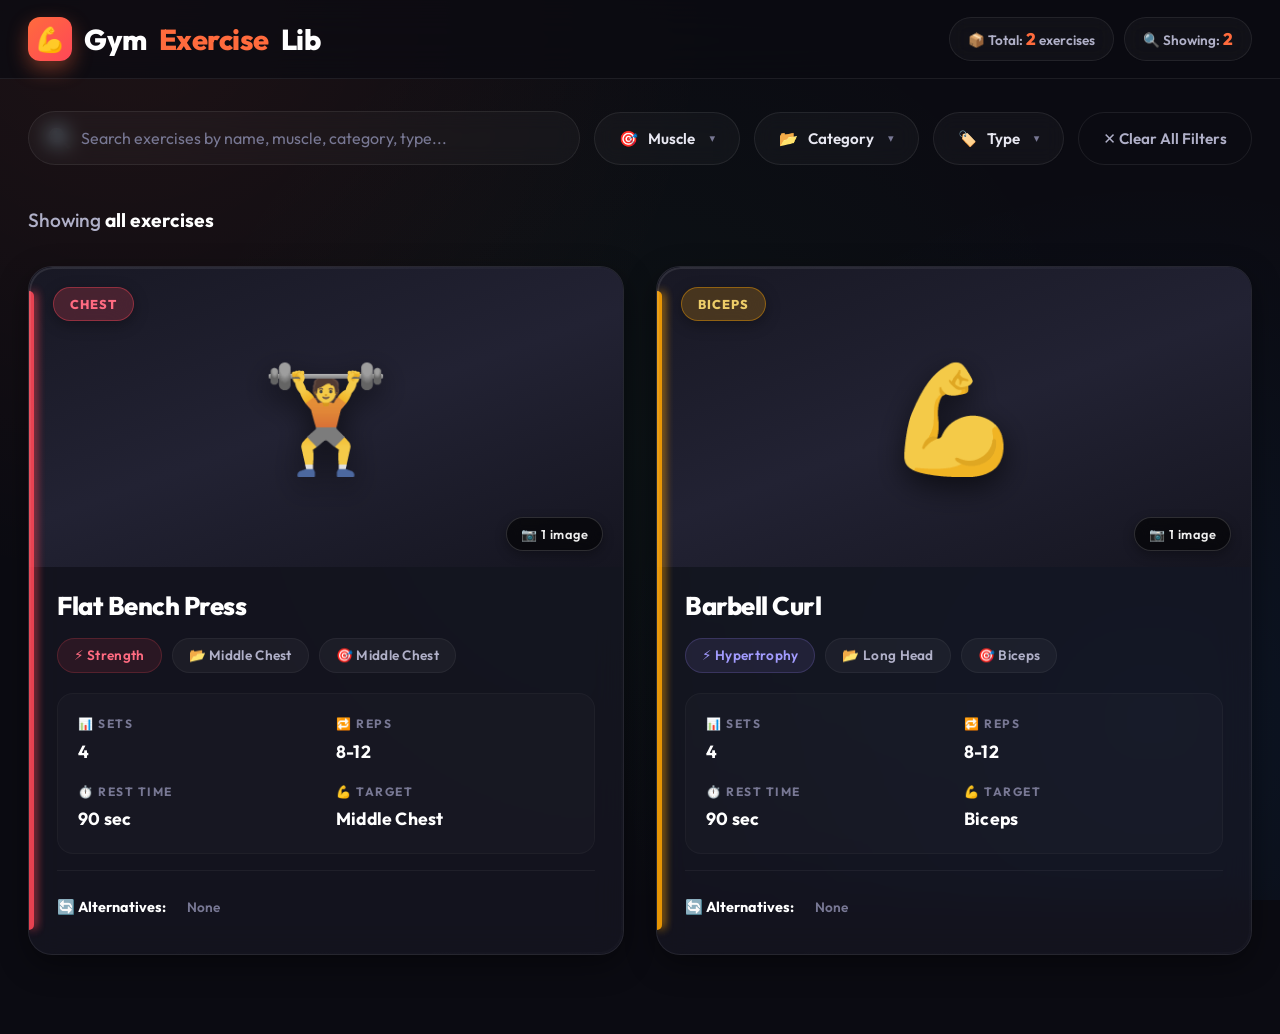
==== workout/index.html @ 59d36abb "workout work complete" ====
<!DOCTYPE html>
<html lang="en">
<head>
    <meta charset="UTF-8">
    <meta name="viewport" content="width=device-width, initial-scale=1.0">
    <title>🏋️ Gym Exercise Library | Smart Workout Guide</title>
    <link rel="stylesheet" href="style.css">
</head>
<body>

    <!-- HEADER -->
    <header class="header">
        <div class="header-inner">
            <div class="logo">
                <div class="logo-icon">💪</div>
                Gym<span style="color:var(--accent)">Exercise</span>Lib
            </div>
            <div class="header-stats">
                <div class="stat-pill">📦 Total: <span id="totalCount">0</span> exercises</div>
                <div class="stat-pill">🔍 Showing: <span id="filteredCount">0</span></div>
                <div class="filter-active-indicator" id="filterIndicator">⚡ Filters active</div>
            </div>
        </div>
    </header>

    <!-- FILTER BAR -->
    <div class="filter-bar" id="filterBar">
        <div class="search-box">
            <span class="search-icon">🔍</span>
            <input type="text" id="searchInput" placeholder="Search exercises by name, muscle, category, type...">
        </div>
        <div class="dropdown-wrapper" id="muscleDropdownWrapper">
            <button class="dropdown-btn" id="muscleDropdownBtn" onclick="toggleDropdown('muscle')">
                <span class="btn-icon">🎯</span> Muscle <span class="arrow">▾</span>
            </button>
            <div class="dropdown-menu" id="muscleDropdownMenu"></div>
        </div>
        <div class="dropdown-wrapper" id="categoryDropdownWrapper">
            <button class="dropdown-btn" id="categoryDropdownBtn" onclick="toggleDropdown('category')">
                <span class="btn-icon">📂</span> Category <span class="arrow">▾</span>
            </button>
            <div class="dropdown-menu" id="categoryDropdownMenu"></div>
        </div>
        <div class="dropdown-wrapper" id="typeDropdownWrapper">
            <button class="dropdown-btn" id="typeDropdownBtn" onclick="toggleDropdown('type')">
                <span class="btn-icon">🏷️</span> Type <span class="arrow">▾</span>
            </button>
            <div class="dropdown-menu" id="typeDropdownMenu"></div>
        </div>
        <button class="clear-filters" onclick="clearAllFilters()">✕ Clear All Filters</button>
    </div>

    <!-- MAIN CONTENT -->
    <div class="main-container">
        <div class="results-header">
            <div class="results-title" id="resultsTitle">Showing <strong>all exercises</strong></div>
        </div>
        <div class="cards-grid" id="cardsGrid"></div>
    </div>

    <script src="script.js"></script>
</body>
</html>
---- workout/style.css ----
@import url('https://fonts.googleapis.com/css2?family=Outfit:wght@300;400;500;600;700;800&display=swap');

:root {
    --bg: #0b0b12;
    --surface: #16161f;
    --surface2: #1e1e2b;
    --card-bg: rgba(26, 26, 39, 0.6);
    --border: rgba(255, 255, 255, 0.08);
    --border-light: rgba(255, 255, 255, 0.12);
    --text: #e8e8f2;
    --text2: #b0b0c8;
    --text3: #787894;
    --accent: #ff6b3d;
    --accent-glow: rgba(255, 107, 61, 0.35);
    --chest: #ff4757;
    --back: #1e90ff;
    --biceps: #ffa502;
    --triceps: #9c88ff;
    --shoulders: #2ed573;
    --legs: #ff7f50;
    --abs: #1dd1a1;
    --radius: 24px;
    --radius-sm: 16px;
    --radius-xs: 10px;
    --shadow-card: 0 10px 30px rgba(0, 0, 0, 0.4);
    --shadow-hover: 0 20px 40px rgba(0, 0, 0, 0.6), 0 0 20px var(--accent-glow);
    --transition: 0.4s cubic-bezier(0.175, 0.885, 0.32, 1.275);
    --transition-fast: 0.2s ease;
}

* {
    margin: 0;
    padding: 0;
    box-sizing: border-box;
}

body {
    font-family: 'Outfit', system-ui, -apple-system, sans-serif;
    background: var(--bg);
    color: var(--text);
    min-height: 100vh;
    line-height: 1.6;
    background-image: 
        radial-gradient(circle at 10% 0%, rgba(255, 107, 61, 0.08) 0%, transparent 40%),
        radial-gradient(circle at 90% 80%, rgba(30, 144, 255, 0.08) 0%, transparent 40%),
        radial-gradient(circle at 50% 50%, rgba(46, 213, 115, 0.04) 0%, transparent 60%);
    background-attachment: fixed;
    -webkit-font-smoothing: antialiased;
    overflow-x: hidden;
}

::-webkit-scrollbar {
    width: 6px;
}
::-webkit-scrollbar-track {
    background: transparent;
}
::-webkit-scrollbar-thumb {
    background: rgba(255, 255, 255, 0.1);
    border-radius: 10px;
}
::-webkit-scrollbar-thumb:hover {
    background: rgba(255, 255, 255, 0.2);
}

.header {
    position: sticky;
    top: 0;
    z-index: 100;
    background: rgba(11, 11, 18, 0.75);
    backdrop-filter: blur(20px);
    -webkit-backdrop-filter: blur(20px);
    border-bottom: 1px solid var(--border);
    padding: 0 28px;
    transition: var(--transition-fast);
}
.header-inner {
    max-width: 1500px;
    margin: 0 auto;
    display: flex;
    align-items: center;
    justify-content: space-between;
    flex-wrap: wrap;
    gap: 16px;
    padding: 16px 0;
}
.logo {
    display: flex;
    align-items: center;
    gap: 12px;
    font-size: 1.8rem;
    font-weight: 800;
    letter-spacing: -0.5px;
    color: #fff;
    user-select: none;
    cursor: pointer;
    transition: transform 0.3s ease;
}
.logo:hover {
    transform: scale(1.02);
}
.logo-icon {
    width: 44px;
    height: 44px;
    background: linear-gradient(135deg, #ff6b3d, #ff4757);
    border-radius: 12px;
    display: flex;
    align-items: center;
    justify-content: center;
    font-size: 1.5rem;
    box-shadow: 0 8px 20px rgba(255, 107, 61, 0.4);
    transition: transform 0.4s cubic-bezier(0.175, 0.885, 0.32, 1.275);
}
.logo:hover .logo-icon {
    transform: rotate(10deg) scale(1.1);
}
.header-stats {
    display: flex;
    gap: 10px;
    align-items: center;
    flex-wrap: wrap;
}
.stat-pill {
    font-size: 0.85rem;
    color: var(--text2);
    background: rgba(255, 255, 255, 0.03);
    padding: 8px 18px;
    border-radius: 30px;
    font-weight: 600;
    border: 1px solid var(--border);
    white-space: nowrap;
    backdrop-filter: blur(10px);
    transition: var(--transition-fast);
}
.stat-pill:hover {
    background: rgba(255, 255, 255, 0.08);
    border-color: rgba(255, 255, 255, 0.2);
}
.stat-pill span {
    color: var(--accent);
    font-weight: 800;
    font-size: 1.05rem;
}
.filter-active-indicator {
    display: none;
    font-size: 0.8rem;
    color: #ffd32a;
    background: rgba(255, 211, 42, 0.1);
    border: 1px solid rgba(255, 211, 42, 0.3);
    padding: 8px 16px;
    border-radius: 30px;
    font-weight: 600;
    animation: pulseGlow 2s infinite;
}
.filter-active-indicator.visible {
    display: block;
    animation: popIn 0.3s cubic-bezier(0.175, 0.885, 0.32, 1.275) forwards;
}

@keyframes pulseGlow {
    0%, 100% { box-shadow: 0 0 10px rgba(255, 211, 42, 0.2); }
    50% { box-shadow: 0 0 20px rgba(255, 211, 42, 0.5); }
}

@keyframes popIn {
    0% { transform: scale(0.8); opacity: 0; }
    100% { transform: scale(1); opacity: 1; }
}

/* FILTER BAR */
.filter-bar {
    max-width: 1500px;
    margin: 32px auto 0;
    padding: 0 28px;
    display: flex;
    flex-wrap: wrap;
    gap: 14px;
    align-items: center;
}
.search-box {
    flex: 1;
    min-width: 280px;
    position: relative;
    group: search;
}
.search-box input {
    width: 100%;
    padding: 16px 20px 16px 52px;
    background: rgba(255, 255, 255, 0.03);
    border: 1px solid var(--border);
    border-radius: 50px;
    color: var(--text);
    font-size: 1rem;
    outline: none;
    transition: all 0.3s ease;
    font-family: inherit;
    font-weight: 500;
    backdrop-filter: blur(10px);
}
.search-box input::placeholder {
    color: var(--text3);
    font-weight: 400;
}
.search-box input:focus {
    border-color: var(--accent);
    background: rgba(255, 255, 255, 0.06);
    box-shadow: 0 0 0 4px var(--accent-glow);
}
.search-box .search-icon {
    position: absolute;
    left: 20px;
    top: 50%;
    transform: translateY(-50%);
    font-size: 1.2rem;
    color: var(--text3);
    pointer-events: none;
    transition: var(--transition);
}
.search-box input:focus ~ .search-icon {
    color: var(--accent);
    transform: translateY(-50%) scale(1.1);
}

.dropdown-wrapper {
    position: relative;
    z-index: 10;
}
.dropdown-btn {
    padding: 16px 24px;
    background: rgba(255, 255, 255, 0.03);
    border: 1px solid var(--border);
    border-radius: 50px;
    color: var(--text);
    font-size: 0.95rem;
    cursor: pointer;
    font-weight: 600;
    display: flex;
    align-items: center;
    gap: 10px;
    transition: all 0.3s ease;
    white-space: nowrap;
    font-family: inherit;
    user-select: none;
    backdrop-filter: blur(10px);
}
.dropdown-btn:hover {
    background: rgba(255, 255, 255, 0.08);
    border-color: rgba(255, 255, 255, 0.2);
    transform: translateY(-2px);
}
.dropdown-btn:active {
    transform: translateY(1px);
}
.dropdown-btn.active-filter {
    border-color: var(--accent) !important;
    background: rgba(255, 107, 61, 0.1) !important;
    box-shadow: 0 0 0 4px rgba(255, 107, 61, 0.15);
    color: #fff;
}
.dropdown-btn .arrow {
    font-size: 0.7rem;
    transition: transform 0.4s cubic-bezier(0.175, 0.885, 0.32, 1.275);
    color: var(--text3);
    margin-left: 4px;
}
.dropdown-btn.open-dropdown .arrow {
    transform: rotate(180deg);
    color: var(--accent);
}
.dropdown-menu {
    position: absolute;
    top: calc(100% + 12px);
    left: 0;
    min-width: 240px;
    background: rgba(24, 24, 36, 0.95);
    backdrop-filter: blur(20px);
    -webkit-backdrop-filter: blur(20px);
    border: 1px solid var(--border-light);
    border-radius: var(--radius-sm);
    padding: 10px;
    box-shadow: 0 20px 50px rgba(0, 0, 0, 0.6);
    opacity: 0;
    visibility: hidden;
    transform: translateY(-15px) scale(0.95);
    transform-origin: top left;
    transition: all 0.3s cubic-bezier(0.175, 0.885, 0.32, 1.275);
    z-index: 60;
    max-height: 400px;
    overflow-y: auto;
}
.dropdown-menu.show {
    opacity: 1;
    visibility: visible;
    transform: translateY(0) scale(1);
}
.dropdown-menu .option {
    padding: 12px 18px;
    cursor: pointer;
    border-radius: 12px;
    font-size: 0.95rem;
    font-weight: 500;
    transition: var(--transition-fast);
    color: var(--text2);
    display: flex;
    align-items: center;
    gap: 12px;
}
.dropdown-menu .option:hover {
    background: rgba(255, 255, 255, 0.08);
    color: #fff;
    transform: translateX(4px);
}
.dropdown-menu .option.selected-option {
    background: rgba(255, 107, 61, 0.15);
    color: var(--accent);
    font-weight: 700;
}
.dropdown-menu .option.option-all {
    font-weight: 600;
    color: var(--text);
    border-bottom: 1px solid var(--border);
    margin-bottom: 6px;
    padding-bottom: 14px;
}
.dot {
    width: 12px;
    height: 12px;
    border-radius: 50%;
    display: inline-block;
    flex-shrink: 0;
}
.clear-filters {
    padding: 16px 24px;
    background: transparent;
    border: 1px solid var(--border);
    border-radius: 50px;
    color: var(--text2);
    cursor: pointer;
    font-size: 0.95rem;
    font-weight: 600;
    transition: all 0.3s ease;
    white-space: nowrap;
    font-family: inherit;
}
.clear-filters:hover {
    border-color: #ff4757;
    color: #ff4757;
    background: rgba(255, 71, 87, 0.08);
    transform: translateY(-2px);
}
.clear-filters:active {
    transform: translateY(1px);
}

/* MAIN CONTENT */
.main-container {
    max-width: 1500px;
    margin: 0 auto;
    padding: 40px 28px 80px;
}
.results-header {
    display: flex;
    justify-content: space-between;
    align-items: center;
    margin-bottom: 30px;
    flex-wrap: wrap;
    gap: 12px;
}
.results-title {
    font-size: 1.2rem;
    font-weight: 500;
    color: var(--text2);
}
.results-title strong {
    color: #fff;
    font-weight: 700;
}

/* CARDS GRID */
.cards-grid {
    display: grid;
    grid-template-columns: repeat(auto-fill, minmax(420px, 1fr));
    gap: 32px;
}
@media (min-width: 1600px) {
    .cards-grid {
        grid-template-columns: repeat(3, 1fr);
    }
}
@media (max-width: 1200px) {
    .cards-grid {
        grid-template-columns: repeat(auto-fill, minmax(380px, 1fr));
        gap: 24px;
    }
}
@media (max-width: 900px) {
    .cards-grid {
        grid-template-columns: repeat(auto-fill, minmax(320px, 1fr));
        gap: 24px;
    }
    .filter-bar {
        display: grid;
        grid-template-columns: 1fr 1fr;
    }
    .search-box, .clear-filters {
        grid-column: 1 / -1;
    }
    .dropdown-wrapper {
        width: 100%;
    }
    .dropdown-btn {
        width: 100%;
        justify-content: space-between;
    }
    .dropdown-menu {
        width: 100%;
    }
}
@media (max-width: 600px) {
    .cards-grid {
        grid-template-columns: 1fr;
    }
    .filter-bar {
        grid-template-columns: 1fr;
    }
    .header {
        padding: 0 16px;
    }
    .main-container {
        padding: 24px 16px 60px;
    }
    .filter-bar {
        padding: 0 16px;
    }
    .card-img-section {
        height: 240px !important;
    }
}

.no-results {
    text-align: center;
    padding: 100px 20px;
    color: var(--text3);
    font-size: 1.2rem;
    grid-column: 1 / -1;
    background: rgba(255, 255, 255, 0.02);
    border-radius: var(--radius);
    border: 1px dashed var(--border);
    animation: fadeIn 0.5s ease;
}
.no-results .icon {
    font-size: 4rem;
    display: block;
    margin-bottom: 20px;
    animation: float 3s ease-in-out infinite;
}

@keyframes float {
    0%, 100% { transform: translateY(0); }
    50% { transform: translateY(-10px); }
}

/* EXERCISE CARD */
.exercise-card {
    background: var(--card-bg);
    backdrop-filter: blur(16px);
    -webkit-backdrop-filter: blur(16px);
    border: 1px solid var(--border);
    border-radius: var(--radius);
    overflow: hidden;
    transition: var(--transition);
    box-shadow: var(--shadow-card);
    position: relative;
    display: flex;
    flex-direction: column;
}
.exercise-card::before {
    content: '';
    position: absolute;
    inset: 0;
    border-radius: var(--radius);
    padding: 2px;
    background: linear-gradient(135deg, rgba(255,255,255,0.1), transparent 50%, rgba(255,255,255,0.02));
    -webkit-mask: linear-gradient(#fff 0 0) content-box, linear-gradient(#fff 0 0);
    -webkit-mask-composite: xor;
    mask-composite: exclude;
    pointer-events: none;
    z-index: 10;
}
.exercise-card:hover {
    transform: translateY(-10px) scale(1.01);
    box-shadow: var(--shadow-hover);
    border-color: transparent;
}
.exercise-card:hover::before {
    background: linear-gradient(135deg, var(--accent), transparent 50%, var(--biceps));
}

.card-accent-line {
    position: absolute;
    left: 0;
    top: 24px;
    bottom: 24px;
    width: 5px;
    border-radius: 0 5px 5px 0;
    z-index: 3;
    opacity: 0.9;
    box-shadow: 2px 0 10px currentColor;
}
.accent-chest { background: var(--chest); color: var(--chest); }
.accent-back { background: var(--back); color: var(--back); }
.accent-biceps { background: var(--biceps); color: var(--biceps); }
.accent-triceps { background: var(--triceps); color: var(--triceps); }
.accent-shoulders { background: var(--shoulders); color: var(--shoulders); }
.accent-legs { background: var(--legs); color: var(--legs); }
.accent-abs { background: var(--abs); color: var(--abs); }

.card-img-section {
    position: relative;
    height: 300px;
    background: var(--surface2);
    overflow: hidden;
    display: flex;
    align-items: center;
    justify-content: center;
    z-index: 1;
}
.image-slider {
    display: flex;
    width: 100%;
    height: 100%;
    overflow-x: auto;
    scroll-snap-type: x mandatory;
    scrollbar-width: none;
    position: absolute;
    top: 0;
    left: 0;
    z-index: 2;
    scroll-behavior: smooth;
}
.image-slider::-webkit-scrollbar {
    display: none;
}
.slide-image {
    min-width: 100%;
    height: 100%;
    object-fit: cover;
    scroll-snap-align: start;
    transition: transform 0.6s cubic-bezier(0.175, 0.885, 0.32, 1.275);
}
.exercise-card:hover .slide-image {
    transform: scale(1.06);
}

.card-img-section .img-placeholder {
    width: 100%;
    height: 100%;
    display: flex;
    flex-direction: column;
    align-items: center;
    justify-content: center;
    gap: 8px;
    background: linear-gradient(160deg, #181824 0%, #222233 50%, #151520 100%);
    color: #444460;
    user-select: none;
    position: relative;
}
.img-placeholder .muscle-emoji {
    font-size: 6.5rem;
    filter: grayscale(0.2);
    transition: all 0.5s cubic-bezier(0.175, 0.885, 0.32, 1.275);
    position: relative;
    z-index: 2;
    text-shadow: 0 10px 30px rgba(0, 0, 0, 0.6);
}
.exercise-card:hover .muscle-emoji {
    transform: scale(1.15) rotate(5deg);
    filter: grayscale(0);
}

.card-img-section .image-count-badge {
    position: absolute;
    bottom: 16px;
    right: 20px;
    background: rgba(0, 0, 0, 0.6);
    color: #eee;
    padding: 6px 14px;
    border-radius: 20px;
    font-size: 0.8rem;
    font-weight: 600;
    z-index: 3;
    backdrop-filter: blur(8px);
    -webkit-backdrop-filter: blur(8px);
    letter-spacing: 0.5px;
    border: 1px solid rgba(255, 255, 255, 0.15);
    box-shadow: 0 4px 12px rgba(0,0,0,0.3);
}
.card-img-section .muscle-badge-top {
    position: absolute;
    top: 20px;
    left: 24px;
    padding: 6px 16px;
    border-radius: 30px;
    font-size: 0.8rem;
    font-weight: 800;
    letter-spacing: 1px;
    text-transform: uppercase;
    z-index: 3;
    backdrop-filter: blur(12px);
    -webkit-backdrop-filter: blur(12px);
    box-shadow: 0 4px 15px rgba(0,0,0,0.3);
    transition: all 0.3s ease;
}
.exercise-card:hover .muscle-badge-top {
    transform: translateY(-3px);
}

.badge-chest { background: rgba(255, 71, 87, 0.2); color: #ff6b81; border: 1px solid rgba(255, 71, 87, 0.4); }
.badge-back { background: rgba(30, 144, 255, 0.2); color: #70a1ff; border: 1px solid rgba(30, 144, 255, 0.4); }
.badge-biceps { background: rgba(255, 165, 2, 0.2); color: #eccc68; border: 1px solid rgba(255, 165, 2, 0.4); }
.badge-triceps { background: rgba(156, 136, 255, 0.2); color: #a29bfe; border: 1px solid rgba(156, 136, 255, 0.4); }
.badge-shoulders { background: rgba(46, 213, 115, 0.2); color: #7bed9f; border: 1px solid rgba(46, 213, 115, 0.4); }
.badge-legs { background: rgba(255, 127, 80, 0.2); color: #ffdb58; border: 1px solid rgba(255, 127, 80, 0.4); }
.badge-abs { background: rgba(29, 209, 161, 0.2); color: #55efc4; border: 1px solid rgba(29, 209, 161, 0.4); }

.card-dots-nav {
    display: flex;
    gap: 6px;
    position: absolute;
    bottom: 16px;
    left: 50%;
    transform: translateX(-50%);
    z-index: 3;
    background: rgba(0,0,0,0.3);
    padding: 6px 10px;
    border-radius: 20px;
    backdrop-filter: blur(4px);
}
.card-dots-nav .dot-nav {
    width: 8px;
    height: 8px;
    border-radius: 50%;
    background: rgba(255, 255, 255, 0.3);
    transition: all 0.3s cubic-bezier(0.175, 0.885, 0.32, 1.275);
}
.card-dots-nav .dot-nav.active-dot {
    background: #fff;
    width: 24px;
    border-radius: 10px;
    box-shadow: 0 0 10px rgba(255, 255, 255, 0.8);
}

.card-body {
    padding: 24px 28px 30px;
    flex: 1;
    display: flex;
    flex-direction: column;
    gap: 16px;
    position: relative;
    z-index: 1;
}
.exercise-name {
    font-size: 1.6rem;
    font-weight: 800;
    color: #fff;
    letter-spacing: -0.5px;
    line-height: 1.2;
}
.meta-row {
    display: flex;
    flex-wrap: wrap;
    gap: 10px;
    align-items: center;
}
.tag {
    padding: 6px 16px;
    border-radius: 30px;
    font-size: 0.85rem;
    font-weight: 600;
    background: rgba(255, 255, 255, 0.04);
    color: var(--text2);
    white-space: nowrap;
    letter-spacing: 0.3px;
    border: 1px solid rgba(255, 255, 255, 0.05);
}
.tag.type-hypertrophy { background: rgba(156, 136, 255, 0.1); color: #a29bfe; border-color: rgba(156, 136, 255, 0.2); }
.tag.type-strength { background: rgba(255, 71, 87, 0.1); color: #ff6b81; border-color: rgba(255, 71, 87, 0.2); }
.tag.type-endurance { background: rgba(46, 213, 115, 0.1); color: #7bed9f; border-color: rgba(46, 213, 115, 0.2); }

.info-grid {
    display: grid;
    grid-template-columns: 1fr 1fr;
    gap: 16px 20px;
    margin-top: 4px;
    background: rgba(255, 255, 255, 0.02);
    border-radius: var(--radius-sm);
    padding: 20px;
    border: 1px solid rgba(255, 255, 255, 0.03);
}
.info-item {
    display: flex;
    flex-direction: column;
    gap: 4px;
}
.info-label {
    font-size: 0.75rem;
    text-transform: uppercase;
    letter-spacing: 1.5px;
    color: var(--text3);
    font-weight: 700;
}
.info-value {
    font-size: 1.1rem;
    font-weight: 700;
    color: #fff;
    letter-spacing: 0.2px;
}

.alt-exercises {
    margin-top: auto;
    padding-top: 16px;
    font-size: 0.9rem;
    color: var(--text2);
    line-height: 1.8;
    border-top: 1px solid rgba(255, 255, 255, 0.05);
}
.alt-exercises strong {
    color: #fff;
    font-weight: 700;
    margin-right: 4px;
}
.alt-link {
    display: inline-block;
    background: linear-gradient(135deg, rgba(255, 107, 61, 0.15), rgba(255, 71, 87, 0.15));
    color: #ff8c5a;
    padding: 4px 14px;
    border-radius: 20px;
    margin: 4px 4px 0 0;
    cursor: pointer;
    font-weight: 600;
    font-size: 0.85rem;
    transition: all 0.3s cubic-bezier(0.175, 0.885, 0.32, 1.275);
    border: 1px solid rgba(255, 107, 61, 0.3);
    text-decoration: none;
}
.alt-link:hover {
    background: linear-gradient(135deg, var(--accent), #ff4757);
    color: #fff;
    border-color: transparent;
    transform: translateY(-2px) scale(1.05);
    box-shadow: 0 4px 12px rgba(255, 107, 61, 0.4);
}
.alt-link.no-alt {
    background: transparent;
    border: none;
    color: var(--text3);
    cursor: default;
    box-shadow: none;
}
.alt-link.no-alt:hover {
    transform: none;
    color: var(--text3);
    background: transparent;
}

@keyframes fadeInUp {
    from {
        opacity: 0;
        transform: translateY(40px) scale(0.98);
    }
    to {
        opacity: 1;
        transform: translateY(0) scale(1);
    }
}
@keyframes fadeIn {
    from { opacity: 0; }
    to { opacity: 1; }
}
.exercise-card {
    animation: fadeInUp 0.6s cubic-bezier(0.175, 0.885, 0.32, 1.275) forwards;
    opacity: 0;
}
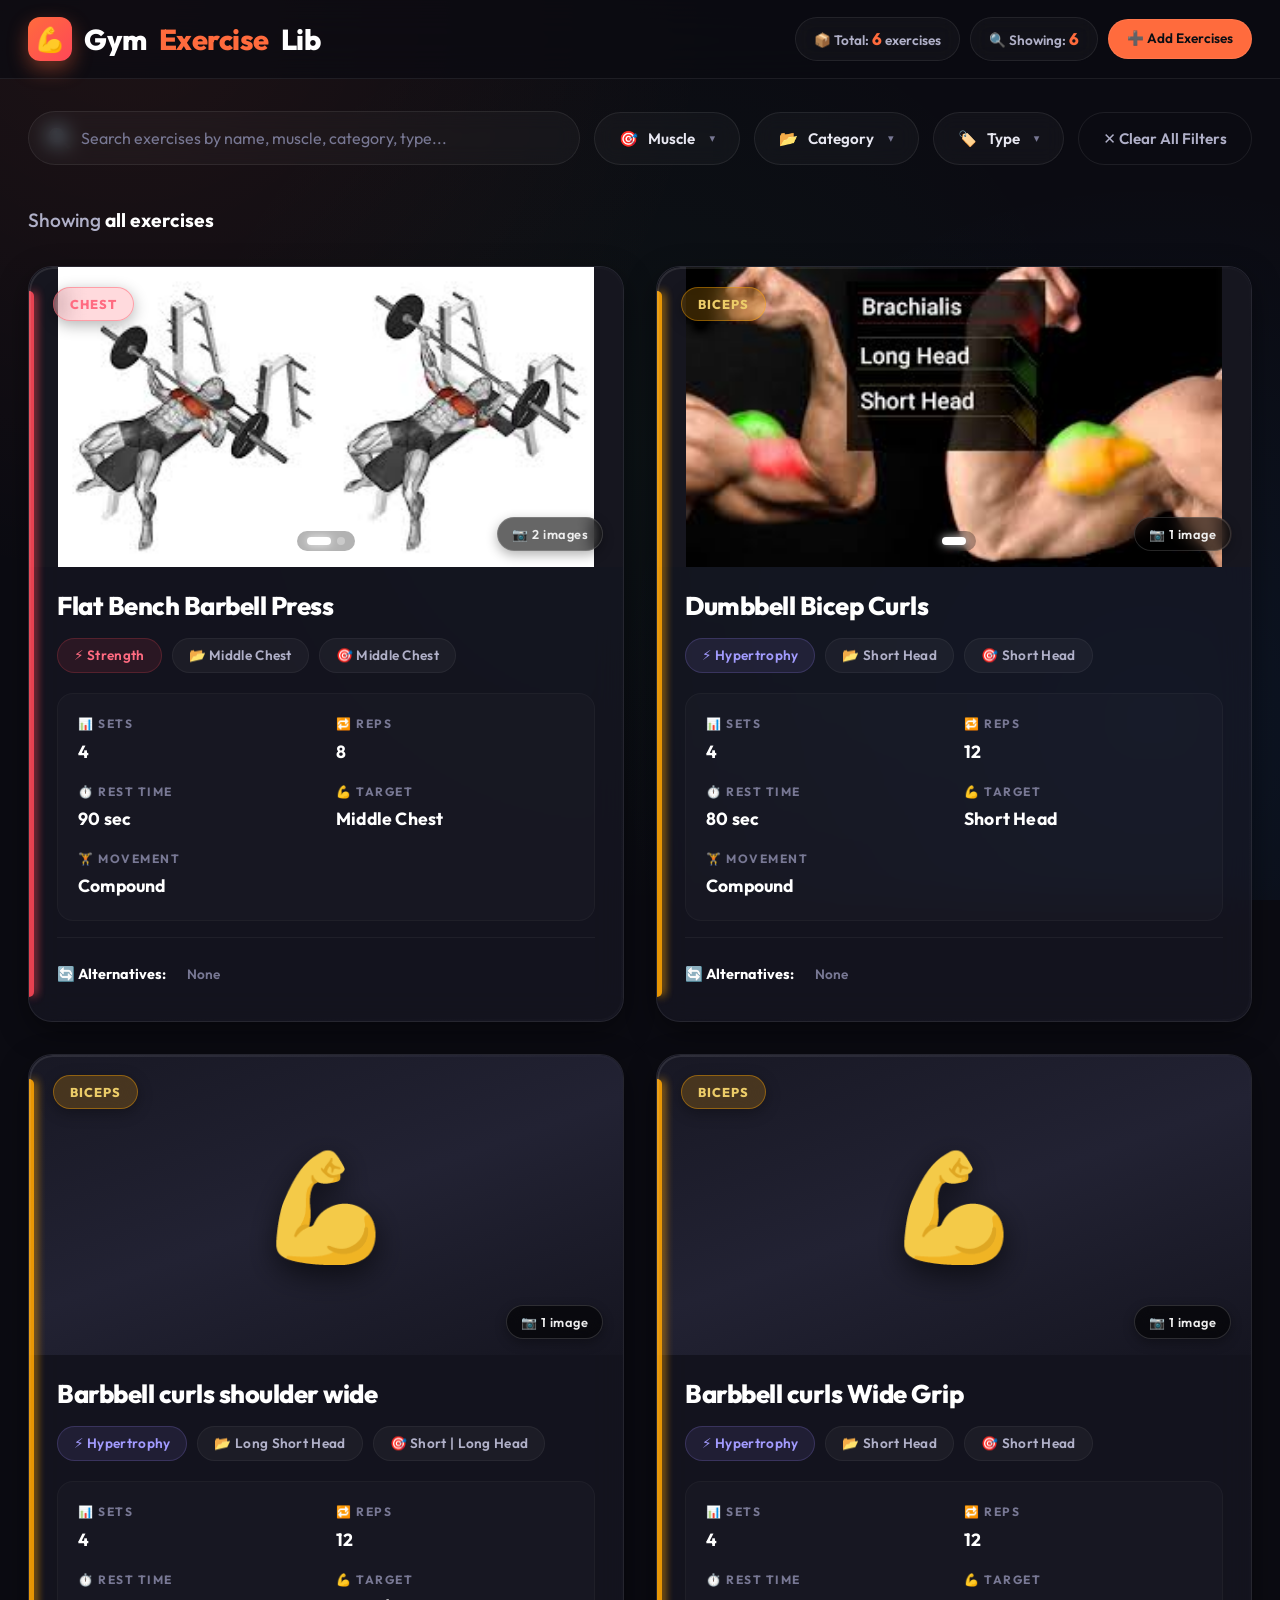
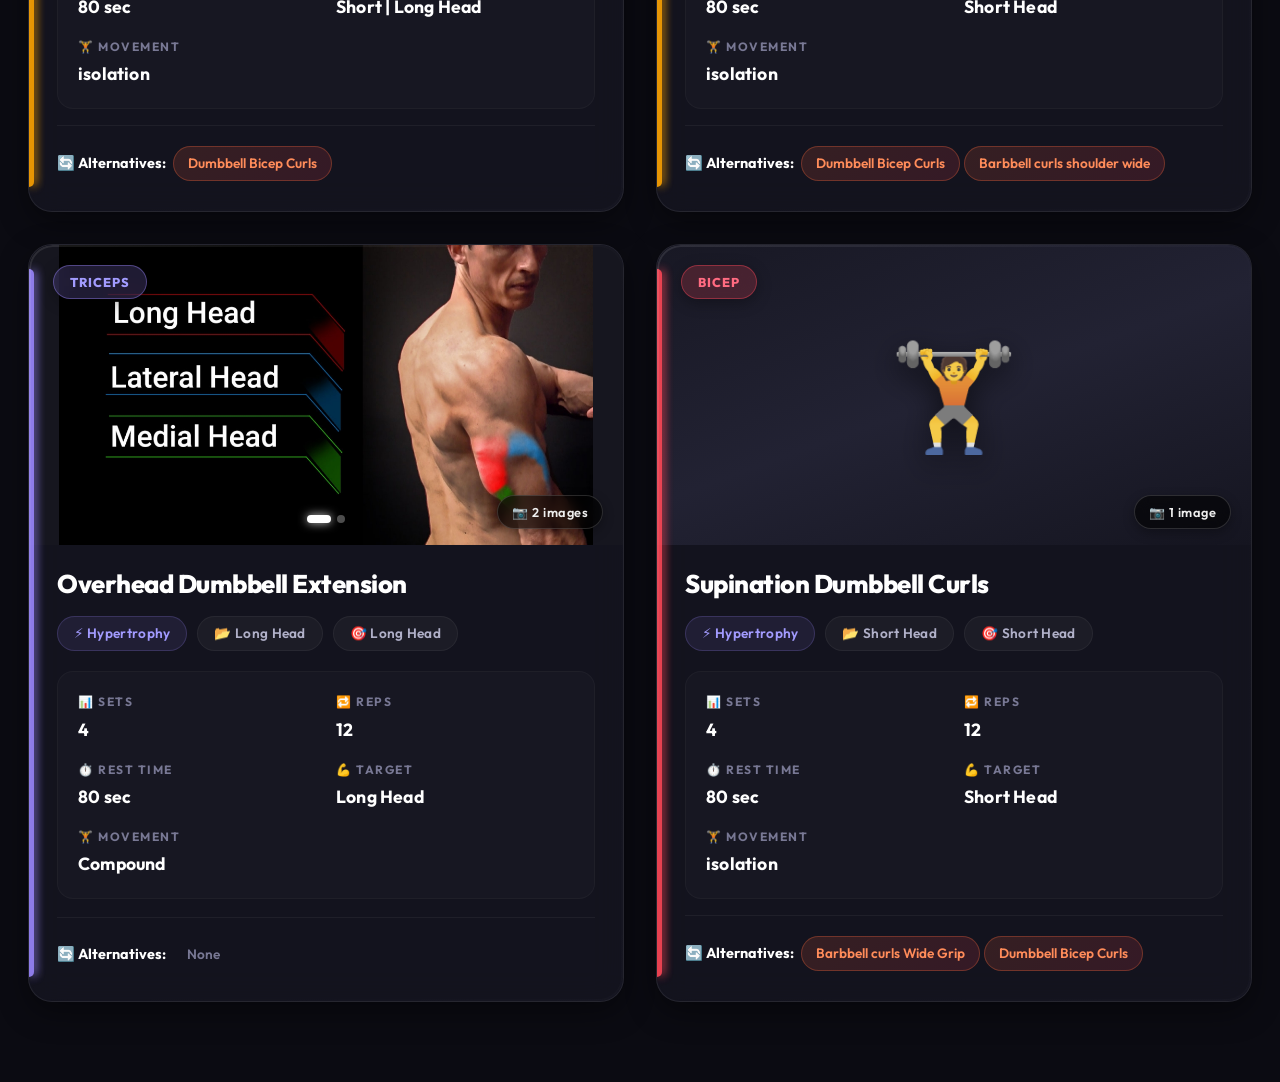
==== commit aefe7df0: "latest commit" ====
--- a/workout/index.html
+++ b/workout/index.html
@@ -7,7 +7,6 @@
     <link rel="stylesheet" href="style.css">
 </head>
 <body>
-
     <!-- HEADER -->
     <header class="header">
         <div class="header-inner">
@@ -19,6 +18,8 @@
                 <div class="stat-pill">📦 Total: <span id="totalCount">0</span> exercises</div>
                 <div class="stat-pill">🔍 Showing: <span id="filteredCount">0</span></div>
                 <div class="filter-active-indicator" id="filterIndicator">⚡ Filters active</div>
+                <!-- NEW: Add Exercises link -->
+                <a href="add_exercies.html" class="stat-pill" style="background:var(--accent); color:#0b0e14; text-decoration:none; font-weight:600;">➕ Add Exercises</a>
             </div>
         </div>
     </header>
--- a/workout/style.css
+++ b/workout/style.css
@@ -537,6 +537,7 @@
     left: 0;
     z-index: 2;
     scroll-behavior: smooth;
+    background: #16161f;  /* ⬅️ ye line add karo (surface2 jaisa dark) */
 }
 .image-slider::-webkit-scrollbar {
     display: none;
@@ -544,9 +545,10 @@
 .slide-image {
     min-width: 100%;
     height: 100%;
-    object-fit: cover;
+    object-fit: contain;  /* ⬅️ cover ki jagah contain */
     scroll-snap-align: start;
     transition: transform 0.6s cubic-bezier(0.175, 0.885, 0.32, 1.275);
+    background: #16161f;  /* optional: extra safety */
 }
 .exercise-card:hover .slide-image {
     transform: scale(1.06);
